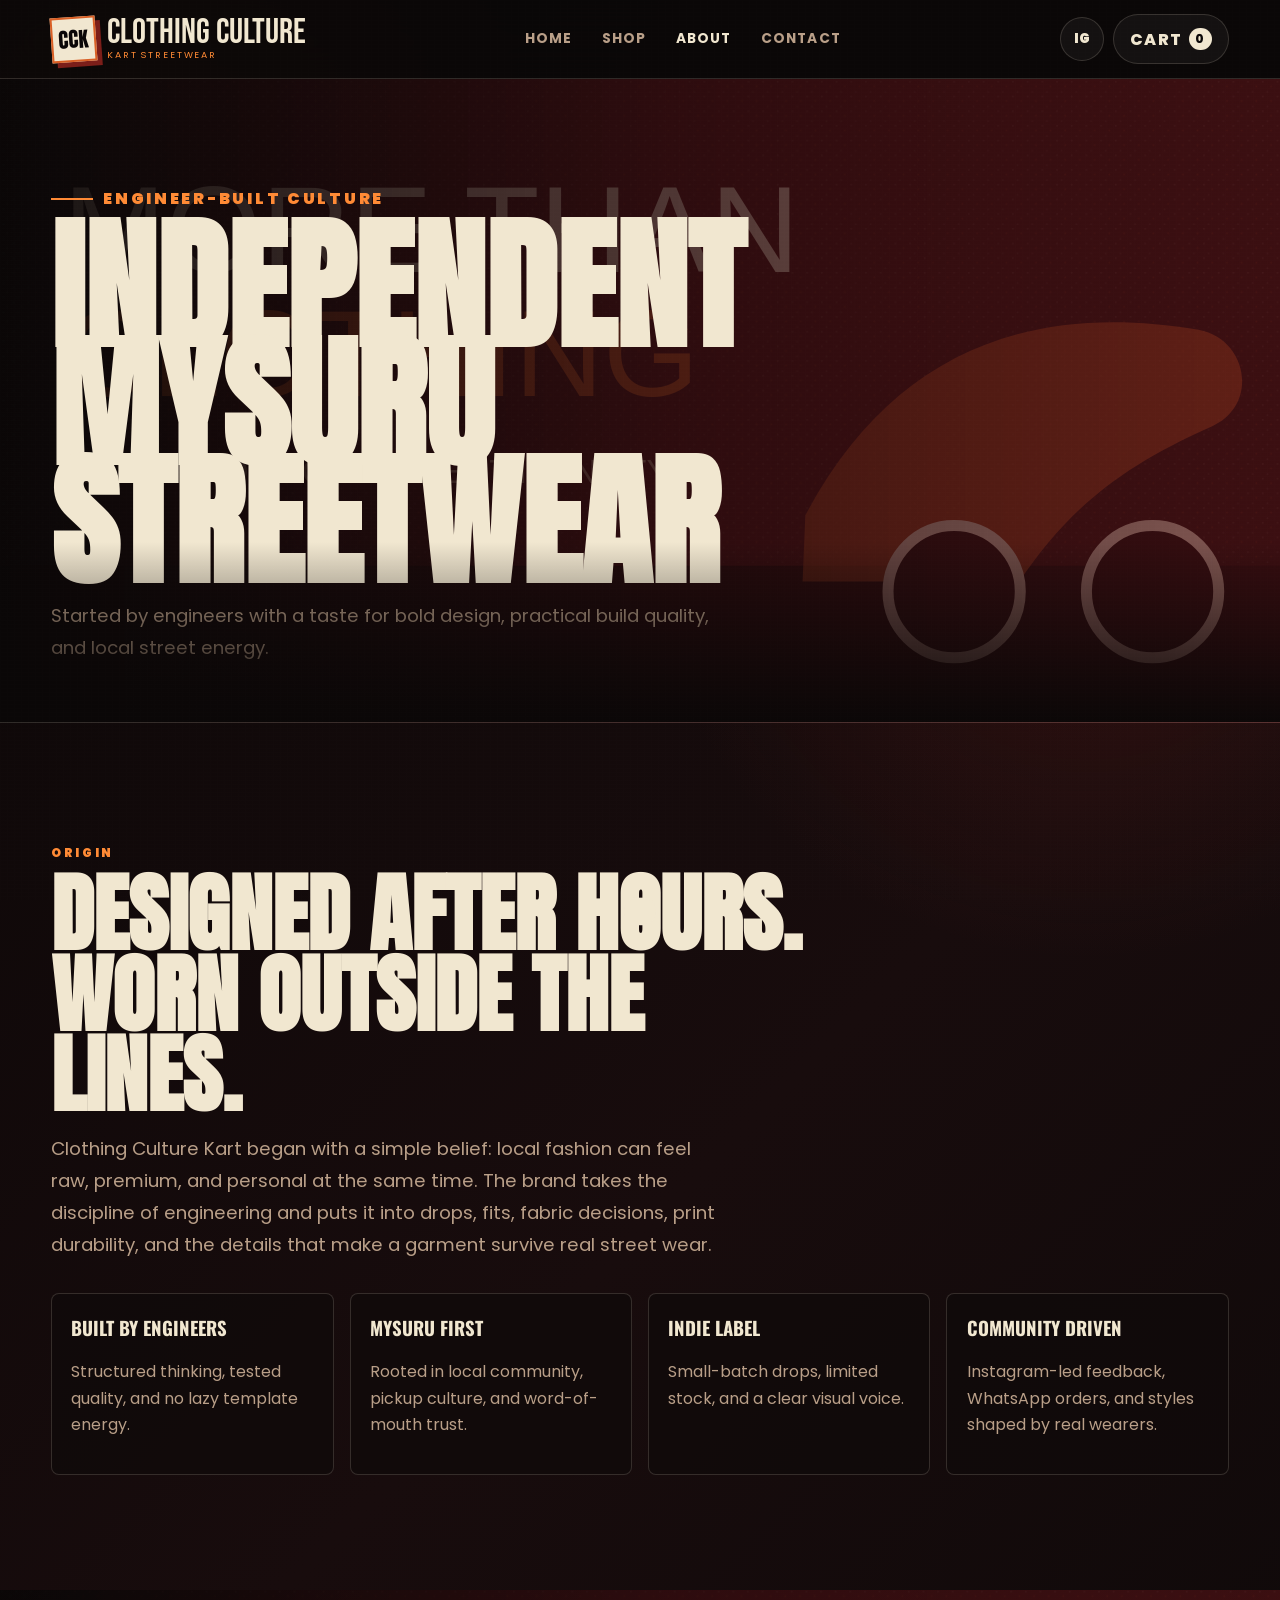
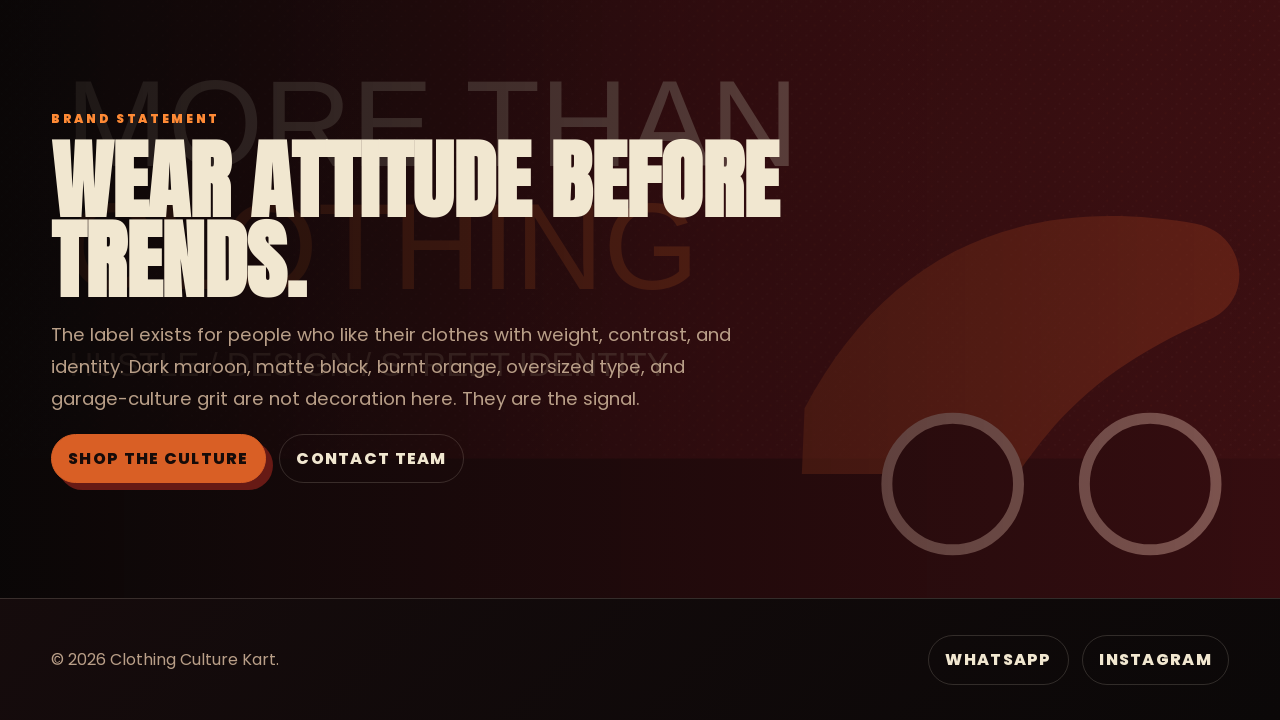
==== about.html @ fdb1b076 "Build Clothing Culture Kart storefront" ====
<!doctype html>
<html lang="en">
  <head>
    <meta charset="utf-8">
    <meta name="viewport" content="width=device-width, initial-scale=1">
    <meta name="description" content="The story of Clothing Culture Kart, an engineer-built independent Mysuru streetwear label.">
    <title>About | Clothing Culture Kart</title>
    <link rel="preconnect" href="https://fonts.googleapis.com">
    <link rel="preconnect" href="https://fonts.gstatic.com" crossorigin>
    <link href="https://fonts.googleapis.com/css2?family=Anton&family=Bebas+Neue&family=Oswald:wght@500;700&family=Poppins:wght@400;600;700;800;900&display=swap" rel="stylesheet">
    <link rel="stylesheet" href="styles.css">
  </head>
  <body>
    <header class="site-header">
      <a class="brand-lockup" href="index.html"><span class="brand-mark">CCK</span><span class="brand-name">Clothing Culture <small>Kart Streetwear</small></span></a>
      <button class="nav-toggle" type="button" data-nav-toggle aria-label="Open menu"><span></span><span></span><span></span></button>
      <nav class="main-nav" aria-label="Main navigation"><a href="index.html">Home</a><a href="shop.html">Shop</a><a href="about.html" aria-current="page">About</a><a href="contact.html">Contact</a></nav>
      <div class="header-actions"><a class="icon-button" href="https://www.instagram.com/clothingculturecart/" target="_blank" rel="noreferrer" aria-label="Open Instagram">IG</a><button class="cart-button" type="button" data-open-cart><span class="cart-label">Cart</span><span class="cart-count" data-cart-count>0</span></button></div>
    </header>

    <main>
      <section class="page-hero poster-band">
        <span class="eyebrow">Engineer-built culture</span>
        <h1>Independent Mysuru Streetwear</h1>
        <p class="section-copy">Started by engineers with a taste for bold design, practical build quality, and local street energy.</p>
      </section>

      <section class="section">
        <span class="section-kicker">Origin</span>
        <h2 class="section-title">Designed after hours. Worn outside the lines.</h2>
        <p class="section-copy">Clothing Culture Kart began with a simple belief: local fashion can feel raw, premium, and personal at the same time. The brand takes the discipline of engineering and puts it into drops, fits, fabric decisions, print durability, and the details that make a garment survive real street wear.</p>
        <div class="culture-grid" style="margin-top: 2rem;">
          <article class="culture-card"><h3>Built by Engineers</h3><p>Structured thinking, tested quality, and no lazy template energy.</p></article>
          <article class="culture-card"><h3>Mysuru First</h3><p>Rooted in local community, pickup culture, and word-of-mouth trust.</p></article>
          <article class="culture-card"><h3>Indie Label</h3><p>Small-batch drops, limited stock, and a clear visual voice.</p></article>
          <article class="culture-card"><h3>Community Driven</h3><p>Instagram-led feedback, WhatsApp orders, and styles shaped by real wearers.</p></article>
        </div>
      </section>

      <section class="section story-band">
        <span class="section-kicker">Brand Statement</span>
        <h2 class="section-title">Wear attitude before trends.</h2>
        <p class="section-copy">The label exists for people who like their clothes with weight, contrast, and identity. Dark maroon, matte black, burnt orange, oversized type, and garage-culture grit are not decoration here. They are the signal.</p>
        <div class="button-row"><a class="solid-button" href="shop.html">Shop the Culture</a><a class="ghost-button" href="contact.html">Contact Team</a></div>
      </section>
    </main>

    <footer class="site-footer"><p>© 2026 Clothing Culture Kart.</p><div class="button-row"><a class="ghost-button" href="contact.html">WhatsApp</a><a class="ghost-button" href="https://www.instagram.com/clothingculturecart/" target="_blank" rel="noreferrer">Instagram</a></div></footer>
    <div class="cart-drawer" data-cart-drawer><div class="drawer-backdrop"></div><aside class="cart-panel"><div class="cart-head"><h2>Cart</h2><button class="icon-button" type="button" data-close-cart aria-label="Close cart">×</button></div><div class="cart-items" data-cart-items></div><div class="cart-foot"><div class="product-meta"><strong>Total</strong><strong data-cart-total>₹0</strong></div><a class="solid-button" href="contact.html">Checkout on WhatsApp</a><small>Razorpay-ready checkout can be connected when products go live.</small></div></aside></div>
    <div class="modal" data-modal><div class="modal-backdrop"></div><section class="modal-panel"><div class="modal-head"><h2>Product Zoom</h2><button class="icon-button" type="button" data-close-modal aria-label="Close preview">×</button></div><div class="modal-body" data-modal-body></div></section></div>
    <div class="toast" data-toast></div>
    <script src="script.js"></script>
  </body>
</html>
---- styles.css ----
:root {
  --black: #0a0707;
  --ink: #120b0b;
  --maroon: #4a1014;
  --maroon-2: #7b1e19;
  --orange: #d95f25;
  --orange-2: #ff8a35;
  --cream: #f1e7d0;
  --muted: #b99f88;
  --line: rgba(241, 231, 208, 0.16);
  --panel: rgba(24, 13, 12, 0.88);
  --shadow: 0 24px 80px rgba(0, 0, 0, 0.36);
  font-family: "Poppins", system-ui, -apple-system, BlinkMacSystemFont, "Segoe UI", sans-serif;
  color: var(--cream);
  background: var(--black);
}

* {
  box-sizing: border-box;
}

html {
  scroll-behavior: smooth;
}

body {
  margin: 0;
  min-height: 100vh;
  background:
    radial-gradient(circle at 12% 8%, rgba(217, 95, 37, 0.18), transparent 24rem),
    radial-gradient(circle at 85% 22%, rgba(123, 30, 25, 0.28), transparent 28rem),
    linear-gradient(135deg, #090606 0%, #180c0d 52%, #0b0808 100%);
  color: var(--cream);
  overflow-x: hidden;
}

body::before {
  content: "";
  position: fixed;
  inset: 0;
  pointer-events: none;
  opacity: 0.22;
  z-index: 100;
  background-image:
    linear-gradient(rgba(255, 255, 255, 0.05) 1px, transparent 1px),
    linear-gradient(90deg, rgba(255, 255, 255, 0.035) 1px, transparent 1px);
  background-size: 4px 4px, 7px 7px;
  mix-blend-mode: overlay;
}

a {
  color: inherit;
  text-decoration: none;
}

img {
  display: block;
  max-width: 100%;
}

button,
input,
select,
textarea {
  font: inherit;
}

.site-header {
  position: sticky;
  top: 0;
  z-index: 50;
  display: flex;
  align-items: center;
  justify-content: space-between;
  gap: 1rem;
  padding: 0.9rem clamp(1rem, 4vw, 4rem);
  border-bottom: 1px solid var(--line);
  background: rgba(10, 7, 7, 0.86);
  backdrop-filter: blur(18px);
}

.brand-lockup {
  display: inline-flex;
  align-items: center;
  gap: 0.7rem;
  min-width: max-content;
}

.brand-mark {
  display: grid;
  width: 2.8rem;
  height: 2.8rem;
  place-items: center;
  border: 2px solid var(--orange);
  background: var(--cream);
  color: var(--black);
  font-family: "Anton", "Arial Black", sans-serif;
  font-size: 1.3rem;
  letter-spacing: 0;
  transform: rotate(-4deg);
  box-shadow: 5px 5px 0 var(--maroon-2);
}

.brand-name {
  display: grid;
  line-height: 0.9;
  text-transform: uppercase;
  font-family: "Bebas Neue", "Arial Narrow", sans-serif;
  font-size: clamp(1.45rem, 4vw, 2.2rem);
}

.brand-name small {
  color: var(--orange-2);
  font-family: "Poppins", sans-serif;
  font-size: 0.58rem;
  letter-spacing: 0.2em;
  line-height: 1.4;
}

.nav-toggle {
  display: none;
  width: 2.75rem;
  height: 2.75rem;
  border: 1px solid var(--line);
  border-radius: 999px;
  color: var(--cream);
  background: rgba(255, 255, 255, 0.04);
}

.nav-toggle span {
  display: block;
  width: 1.2rem;
  height: 2px;
  margin: 0.23rem auto;
  background: currentColor;
}

.main-nav {
  display: flex;
  align-items: center;
  gap: 0.25rem;
}

.main-nav a {
  padding: 0.65rem 0.8rem;
  color: var(--muted);
  font-size: 0.86rem;
  font-weight: 700;
  text-transform: uppercase;
  letter-spacing: 0.08em;
}

.main-nav a[aria-current="page"],
.main-nav a:hover {
  color: var(--cream);
}

.header-actions {
  display: flex;
  align-items: center;
  gap: 0.6rem;
}

.icon-button,
.cart-button,
.pill-button,
.solid-button,
.ghost-button {
  min-height: 2.75rem;
  border: 1px solid var(--line);
  color: var(--cream);
  background: rgba(255, 255, 255, 0.045);
  cursor: pointer;
  transition: transform 180ms ease, border-color 180ms ease, background 180ms ease;
}

.icon-button {
  display: inline-grid;
  width: 2.75rem;
  height: 2.75rem;
  place-items: center;
  border-radius: 999px;
  font-size: 0.82rem;
  font-weight: 900;
  text-transform: uppercase;
}

.cart-button,
.pill-button,
.solid-button,
.ghost-button {
  display: inline-flex;
  align-items: center;
  justify-content: center;
  gap: 0.45rem;
  padding: 0.7rem 1rem;
  border-radius: 999px;
  font-weight: 800;
  text-transform: uppercase;
  letter-spacing: 0.08em;
}

.solid-button {
  border-color: var(--orange);
  background: var(--orange);
  color: #160b09;
  box-shadow: 7px 7px 0 #671a15;
}

.ghost-button {
  background: transparent;
}

.cart-count {
  display: inline-grid;
  min-width: 1.4rem;
  height: 1.4rem;
  place-items: center;
  border-radius: 999px;
  background: var(--cream);
  color: var(--black);
  font-size: 0.75rem;
}

.solid-button:hover,
.ghost-button:hover,
.pill-button:hover,
.icon-button:hover,
.cart-button:hover,
.product-card:hover {
  transform: translateY(-2px);
}

.section {
  padding: clamp(4rem, 9vw, 7.5rem) clamp(1rem, 4vw, 4rem);
}

.section.tight {
  padding-top: 2.6rem;
}

.section-kicker {
  color: var(--orange-2);
  font-size: 0.75rem;
  font-weight: 900;
  text-transform: uppercase;
  letter-spacing: 0.22em;
}

.section-title {
  max-width: 760px;
  margin: 0.6rem 0 1rem;
  font-family: "Anton", "Arial Black", sans-serif;
  font-size: clamp(2.25rem, 8vw, 5.4rem);
  line-height: 0.93;
  text-transform: uppercase;
}

.section-copy {
  max-width: 680px;
  color: var(--muted);
  font-size: clamp(1rem, 2vw, 1.15rem);
  line-height: 1.75;
}

.hero {
  position: relative;
  min-height: calc(100vh - 4.7rem);
  display: grid;
  grid-template-columns: minmax(0, 1fr) minmax(300px, 0.75fr);
  align-items: end;
  gap: clamp(2rem, 5vw, 5rem);
  padding: clamp(4.5rem, 8vw, 7rem) clamp(1rem, 4vw, 4rem) 3rem;
  overflow: hidden;
}

.hero::after,
.poster-band::before {
  content: "";
  position: absolute;
  inset: auto 0 0;
  height: 28%;
  background: linear-gradient(transparent, rgba(10, 7, 7, 0.96));
  pointer-events: none;
}

.hero-copy {
  position: relative;
  z-index: 2;
  padding-bottom: clamp(2rem, 7vw, 6rem);
}

.eyebrow {
  display: inline-flex;
  align-items: center;
  gap: 0.65rem;
  margin-bottom: 1rem;
  color: var(--orange-2);
  font-weight: 900;
  text-transform: uppercase;
  letter-spacing: 0.17em;
}

.eyebrow::before {
  content: "";
  width: 2.6rem;
  height: 2px;
  background: var(--orange-2);
}

.hero h1,
.page-hero h1 {
  max-width: 960px;
  margin: 0;
  font-family: "Anton", "Arial Black", sans-serif;
  font-size: clamp(4.1rem, 16vw, 12rem);
  line-height: 0.82;
  text-transform: uppercase;
  text-wrap: balance;
}

.hero h1 span {
  display: block;
  color: transparent;
  -webkit-text-stroke: 1.5px var(--cream);
}

.hero-subtitle {
  max-width: 600px;
  margin: 1.3rem 0 1.6rem;
  color: var(--cream);
  font-size: clamp(1.2rem, 3vw, 2rem);
  font-family: "Oswald", sans-serif;
  text-transform: uppercase;
}

.hero-actions,
.button-row {
  display: flex;
  flex-wrap: wrap;
  gap: 0.85rem;
  align-items: center;
}

.drop-timer {
  display: grid;
  grid-template-columns: repeat(4, minmax(3.7rem, 1fr));
  gap: 0.55rem;
  max-width: 390px;
  margin-top: 1.7rem;
}

.time-box {
  border: 1px solid var(--line);
  background: rgba(255, 255, 255, 0.035);
  padding: 0.75rem 0.55rem;
  text-align: center;
}

.time-box strong {
  display: block;
  color: var(--orange-2);
  font-family: "Anton", sans-serif;
  font-size: 1.65rem;
}

.time-box span {
  color: var(--muted);
  font-size: 0.7rem;
  font-weight: 800;
  letter-spacing: 0.12em;
  text-transform: uppercase;
}

.hero-visual {
  position: relative;
  z-index: 2;
  min-height: 620px;
}

.poster-stack {
  position: absolute;
  inset: auto 0 0 auto;
  width: min(100%, 540px);
  aspect-ratio: 0.76;
  border: 1px solid rgba(241, 231, 208, 0.2);
  background:
    linear-gradient(140deg, rgba(10, 7, 7, 0.2), rgba(10, 7, 7, 0.8)),
    url("assets/hero-poster.svg") center / cover no-repeat;
  box-shadow: var(--shadow);
}

.poster-stack::before,
.poster-stack::after {
  content: "";
  position: absolute;
  border: 1px solid rgba(241, 231, 208, 0.16);
  background: rgba(74, 16, 20, 0.68);
  z-index: -1;
}

.poster-stack::before {
  inset: 2.1rem 1.4rem -1.6rem -1.3rem;
  transform: rotate(-4deg);
}

.poster-stack::after {
  inset: -1.2rem -1.2rem 2rem 2rem;
  transform: rotate(3deg);
}

.vertical-tag {
  position: absolute;
  right: -2.7rem;
  top: 20%;
  writing-mode: vertical-rl;
  color: var(--black);
  background: var(--cream);
  padding: 1rem 0.55rem;
  font-weight: 900;
  letter-spacing: 0.18em;
  text-transform: uppercase;
}

.marquee {
  display: flex;
  overflow: hidden;
  border-block: 1px solid var(--line);
  background: #140909;
}

.marquee-track {
  display: flex;
  min-width: max-content;
  animation: marquee 22s linear infinite;
}

.marquee span {
  padding: 1rem 1.3rem;
  color: var(--orange-2);
  font-family: "Anton", sans-serif;
  font-size: clamp(1.3rem, 4vw, 2.8rem);
  text-transform: uppercase;
}

@keyframes marquee {
  from { transform: translateX(0); }
  to { transform: translateX(-50%); }
}

.split-heading {
  display: flex;
  align-items: end;
  justify-content: space-between;
  gap: 1.5rem;
  margin-bottom: 1.5rem;
}

.product-grid {
  display: grid;
  grid-template-columns: repeat(4, minmax(0, 1fr));
  gap: 1rem;
}

.product-card {
  position: relative;
  overflow: hidden;
  border: 1px solid var(--line);
  border-radius: 8px;
  background: var(--panel);
  transition: transform 180ms ease, border-color 180ms ease;
}

.product-media {
  position: relative;
  display: grid;
  min-height: 320px;
  place-items: center;
  background:
    linear-gradient(135deg, rgba(217, 95, 37, 0.16), transparent 44%),
    #160d0d;
  overflow: hidden;
  cursor: zoom-in;
}

.product-media img {
  width: 86%;
  transition: transform 240ms ease;
}

.product-card:hover .product-media img {
  transform: scale(1.05) rotate(-1deg);
}

.badge {
  position: absolute;
  left: 0.75rem;
  top: 0.75rem;
  z-index: 2;
  padding: 0.35rem 0.55rem;
  border-radius: 999px;
  background: var(--cream);
  color: var(--black);
  font-size: 0.72rem;
  font-weight: 900;
  text-transform: uppercase;
  letter-spacing: 0.08em;
}

.wishlist {
  position: absolute;
  top: 0.7rem;
  right: 0.7rem;
  z-index: 3;
}

.wishlist.is-active {
  color: var(--orange-2);
  border-color: var(--orange-2);
}

.product-info {
  padding: 1rem;
}

.product-title {
  margin: 0;
  font-family: "Oswald", sans-serif;
  font-size: 1.25rem;
  text-transform: uppercase;
}

.product-meta {
  display: flex;
  align-items: center;
  justify-content: space-between;
  gap: 0.8rem;
  margin: 0.6rem 0 0.9rem;
  color: var(--muted);
  font-size: 0.9rem;
}

.stock-low {
  color: var(--orange-2);
  font-weight: 800;
}

.sizes {
  display: flex;
  flex-wrap: wrap;
  gap: 0.35rem;
  margin-bottom: 1rem;
}

.size-chip {
  display: inline-grid;
  min-width: 2.2rem;
  height: 2rem;
  place-items: center;
  border: 1px solid var(--line);
  border-radius: 999px;
  color: var(--muted);
  font-size: 0.78rem;
  font-weight: 800;
}

.card-actions {
  display: grid;
  grid-template-columns: 1fr auto;
  gap: 0.5rem;
}

.story-band,
.poster-band {
  position: relative;
  overflow: hidden;
  background:
    linear-gradient(90deg, rgba(10, 7, 7, 0.94), rgba(74, 16, 20, 0.68)),
    url("assets/garage-poster.svg") center / cover no-repeat;
}

.story-band .section-title,
.story-band .section-copy,
.story-band .button-row {
  position: relative;
  z-index: 1;
}

.proof-grid,
.reviews-grid,
.insta-grid,
.contact-grid,
.lookbook-grid {
  display: grid;
  gap: 1rem;
}

.proof-grid {
  grid-template-columns: repeat(3, minmax(0, 1fr));
}

.proof-item,
.review-card,
.contact-card,
.filter-panel,
.cart-panel,
.modal-panel,
.culture-card {
  border: 1px solid var(--line);
  border-radius: 8px;
  background: rgba(17, 10, 10, 0.82);
}

.proof-item,
.review-card,
.contact-card,
.culture-card {
  padding: 1.2rem;
}

.proof-item strong {
  display: block;
  color: var(--orange-2);
  font-family: "Anton", sans-serif;
  font-size: 2.3rem;
}

.reviews-grid {
  grid-template-columns: repeat(3, minmax(0, 1fr));
}

.review-card p,
.contact-card p,
.culture-card p {
  color: var(--muted);
  line-height: 1.65;
}

.stars {
  color: var(--orange-2);
  letter-spacing: 0.08em;
}

.insta-grid {
  grid-template-columns: repeat(6, minmax(0, 1fr));
}

.insta-tile {
  position: relative;
  min-height: 220px;
  border: 1px solid var(--line);
  overflow: hidden;
  background: var(--maroon);
}

.insta-tile img {
  width: 100%;
  height: 100%;
  object-fit: cover;
  filter: contrast(1.12) saturate(0.9);
}

.insta-tile span {
  position: absolute;
  left: 0.7rem;
  bottom: 0.7rem;
  padding: 0.35rem 0.5rem;
  background: rgba(10, 7, 7, 0.78);
  color: var(--cream);
  font-size: 0.75rem;
  font-weight: 800;
}

.store-strip {
  display: grid;
  grid-template-columns: 1.2fr 0.8fr 0.8fr;
  gap: 1rem;
  align-items: stretch;
}

.store-map {
  min-height: 300px;
  border: 1px solid var(--line);
  border-radius: 8px;
  overflow: hidden;
  background: #1a0e0d;
}

.store-map iframe {
  width: 100%;
  height: 100%;
  border: 0;
  filter: grayscale(1) invert(0.88) contrast(1.1);
}

.page-hero {
  padding: clamp(4rem, 8vw, 7rem) clamp(1rem, 4vw, 4rem) 2.5rem;
  border-bottom: 1px solid var(--line);
}

.page-hero h1 {
  font-size: clamp(3.5rem, 13vw, 9rem);
}

.shop-layout {
  display: grid;
  grid-template-columns: 280px minmax(0, 1fr);
  gap: 1.25rem;
}

.filter-panel {
  position: sticky;
  top: 6rem;
  align-self: start;
  padding: 1rem;
}

.filter-group {
  padding-block: 1rem;
  border-bottom: 1px solid var(--line);
}

.filter-group:last-child {
  border-bottom: 0;
}

.filter-group h3 {
  margin: 0 0 0.7rem;
  font-size: 0.8rem;
  text-transform: uppercase;
  letter-spacing: 0.12em;
}

.segmented {
  display: flex;
  flex-wrap: wrap;
  gap: 0.45rem;
}

.segmented button,
.filter-option {
  border: 1px solid var(--line);
  border-radius: 999px;
  padding: 0.45rem 0.68rem;
  color: var(--muted);
  background: transparent;
  cursor: pointer;
}

.segmented button.is-active,
.filter-option.is-active {
  border-color: var(--orange);
  color: var(--black);
  background: var(--orange);
}

.range-row,
.select-row {
  display: grid;
  gap: 0.5rem;
}

input[type="range"] {
  accent-color: var(--orange);
}

select,
input,
textarea {
  width: 100%;
  border: 1px solid var(--line);
  border-radius: 8px;
  padding: 0.8rem;
  color: var(--cream);
  background: rgba(255, 255, 255, 0.04);
}

.shop-toolbar {
  display: flex;
  align-items: center;
  justify-content: space-between;
  gap: 1rem;
  margin-bottom: 1rem;
}

.lookbook-grid {
  grid-template-columns: 1.3fr 0.7fr 1fr;
  grid-auto-rows: 260px;
}

.lookbook-tile {
  position: relative;
  overflow: hidden;
  border: 1px solid var(--line);
  background: #170d0c;
}

.lookbook-tile:first-child {
  grid-row: span 2;
}

.lookbook-tile img {
  width: 100%;
  height: 100%;
  object-fit: cover;
}

.lookbook-tile b {
  position: absolute;
  left: 1rem;
  bottom: 1rem;
  font-family: "Anton", sans-serif;
  font-size: clamp(1.5rem, 4vw, 3rem);
  text-transform: uppercase;
}

.culture-grid {
  display: grid;
  grid-template-columns: repeat(4, minmax(0, 1fr));
  gap: 1rem;
}

.contact-grid {
  grid-template-columns: repeat(4, minmax(0, 1fr));
}

.contact-card h3,
.culture-card h3,
.review-card h3 {
  margin-top: 0;
  font-family: "Oswald", sans-serif;
  text-transform: uppercase;
}

.contact-form {
  display: grid;
  grid-template-columns: repeat(2, minmax(0, 1fr));
  gap: 1rem;
}

.contact-form label:last-of-type,
.contact-form .button-row {
  grid-column: 1 / -1;
}

.cart-drawer,
.modal {
  position: fixed;
  inset: 0;
  z-index: 90;
  display: none;
}

.cart-drawer.is-open,
.modal.is-open {
  display: block;
}

.drawer-backdrop,
.modal-backdrop {
  position: absolute;
  inset: 0;
  background: rgba(0, 0, 0, 0.66);
}

.cart-panel {
  position: absolute;
  right: 0;
  top: 0;
  display: flex;
  width: min(100%, 430px);
  height: 100%;
  flex-direction: column;
  border-radius: 0;
  box-shadow: var(--shadow);
}

.cart-head,
.cart-foot,
.modal-head {
  display: flex;
  align-items: center;
  justify-content: space-between;
  gap: 1rem;
  padding: 1rem;
  border-bottom: 1px solid var(--line);
}

.cart-foot {
  margin-top: auto;
  border-top: 1px solid var(--line);
  border-bottom: 0;
  flex-direction: column;
  align-items: stretch;
}

.cart-items {
  display: grid;
  gap: 0.75rem;
  padding: 1rem;
  overflow: auto;
}

.cart-item {
  display: grid;
  grid-template-columns: 4.5rem 1fr auto;
  gap: 0.75rem;
  align-items: center;
}

.cart-item img {
  width: 4.5rem;
  height: 4.5rem;
  object-fit: cover;
  border: 1px solid var(--line);
  background: #170d0c;
}

.modal-panel {
  position: absolute;
  left: 50%;
  top: 50%;
  width: min(92vw, 880px);
  transform: translate(-50%, -50%);
  overflow: hidden;
  box-shadow: var(--shadow);
}

.modal-body {
  display: grid;
  grid-template-columns: 1fr 0.9fr;
  gap: 1rem;
  padding: 1rem;
}

.modal-body img {
  width: 100%;
  min-height: 420px;
  object-fit: contain;
  background: #170d0c;
}

.toast {
  position: fixed;
  left: 50%;
  bottom: 1rem;
  z-index: 120;
  transform: translate(-50%, 150%);
  border: 1px solid var(--line);
  border-radius: 999px;
  padding: 0.8rem 1rem;
  background: var(--cream);
  color: var(--black);
  font-weight: 900;
  transition: transform 220ms ease;
}

.toast.is-visible {
  transform: translate(-50%, 0);
}

.site-footer {
  display: grid;
  grid-template-columns: 1fr auto;
  gap: 1rem;
  align-items: center;
  padding: 2rem clamp(1rem, 4vw, 4rem);
  border-top: 1px solid var(--line);
  color: var(--muted);
}

@media (max-width: 1080px) {
  .product-grid,
  .contact-grid,
  .culture-grid {
    grid-template-columns: repeat(2, minmax(0, 1fr));
  }

  .hero {
    grid-template-columns: 1fr;
    min-height: auto;
  }

  .hero-visual {
    min-height: 520px;
  }

  .insta-grid {
    grid-template-columns: repeat(3, minmax(0, 1fr));
  }

  .store-strip,
  .shop-layout {
    grid-template-columns: 1fr;
  }

  .filter-panel {
    position: static;
  }
}

@media (max-width: 760px) {
  .site-header {
    flex-wrap: wrap;
  }

  .nav-toggle {
    display: block;
  }

  .main-nav {
    display: none;
    width: 100%;
    flex-direction: column;
    align-items: stretch;
    order: 5;
  }

  .site-header.nav-open .main-nav {
    display: flex;
  }

  .header-actions {
    margin-left: auto;
  }

  .cart-button .cart-label {
    display: none;
  }

  .section {
    padding-block: 3.5rem;
  }

  .hero {
    padding-top: 3rem;
  }

  .hero h1,
  .page-hero h1 {
    font-size: clamp(3.5rem, 20vw, 6rem);
  }

  .hero-visual {
    min-height: 430px;
  }

  .poster-stack {
    width: 88%;
    left: 50%;
    right: auto;
    transform: translateX(-50%);
  }

  .vertical-tag {
    right: -2rem;
  }

  .split-heading,
  .shop-toolbar,
  .site-footer {
    display: grid;
  }

  .product-grid,
  .proof-grid,
  .reviews-grid,
  .insta-grid,
  .contact-grid,
  .culture-grid {
    grid-template-columns: 1fr;
  }

  .lookbook-grid {
    grid-template-columns: 1fr;
    grid-auto-rows: 240px;
  }

  .lookbook-tile:first-child {
    grid-row: span 1;
  }

  .contact-form,
  .modal-body {
    grid-template-columns: 1fr;
  }

  .modal-body img {
    min-height: 260px;
  }
}
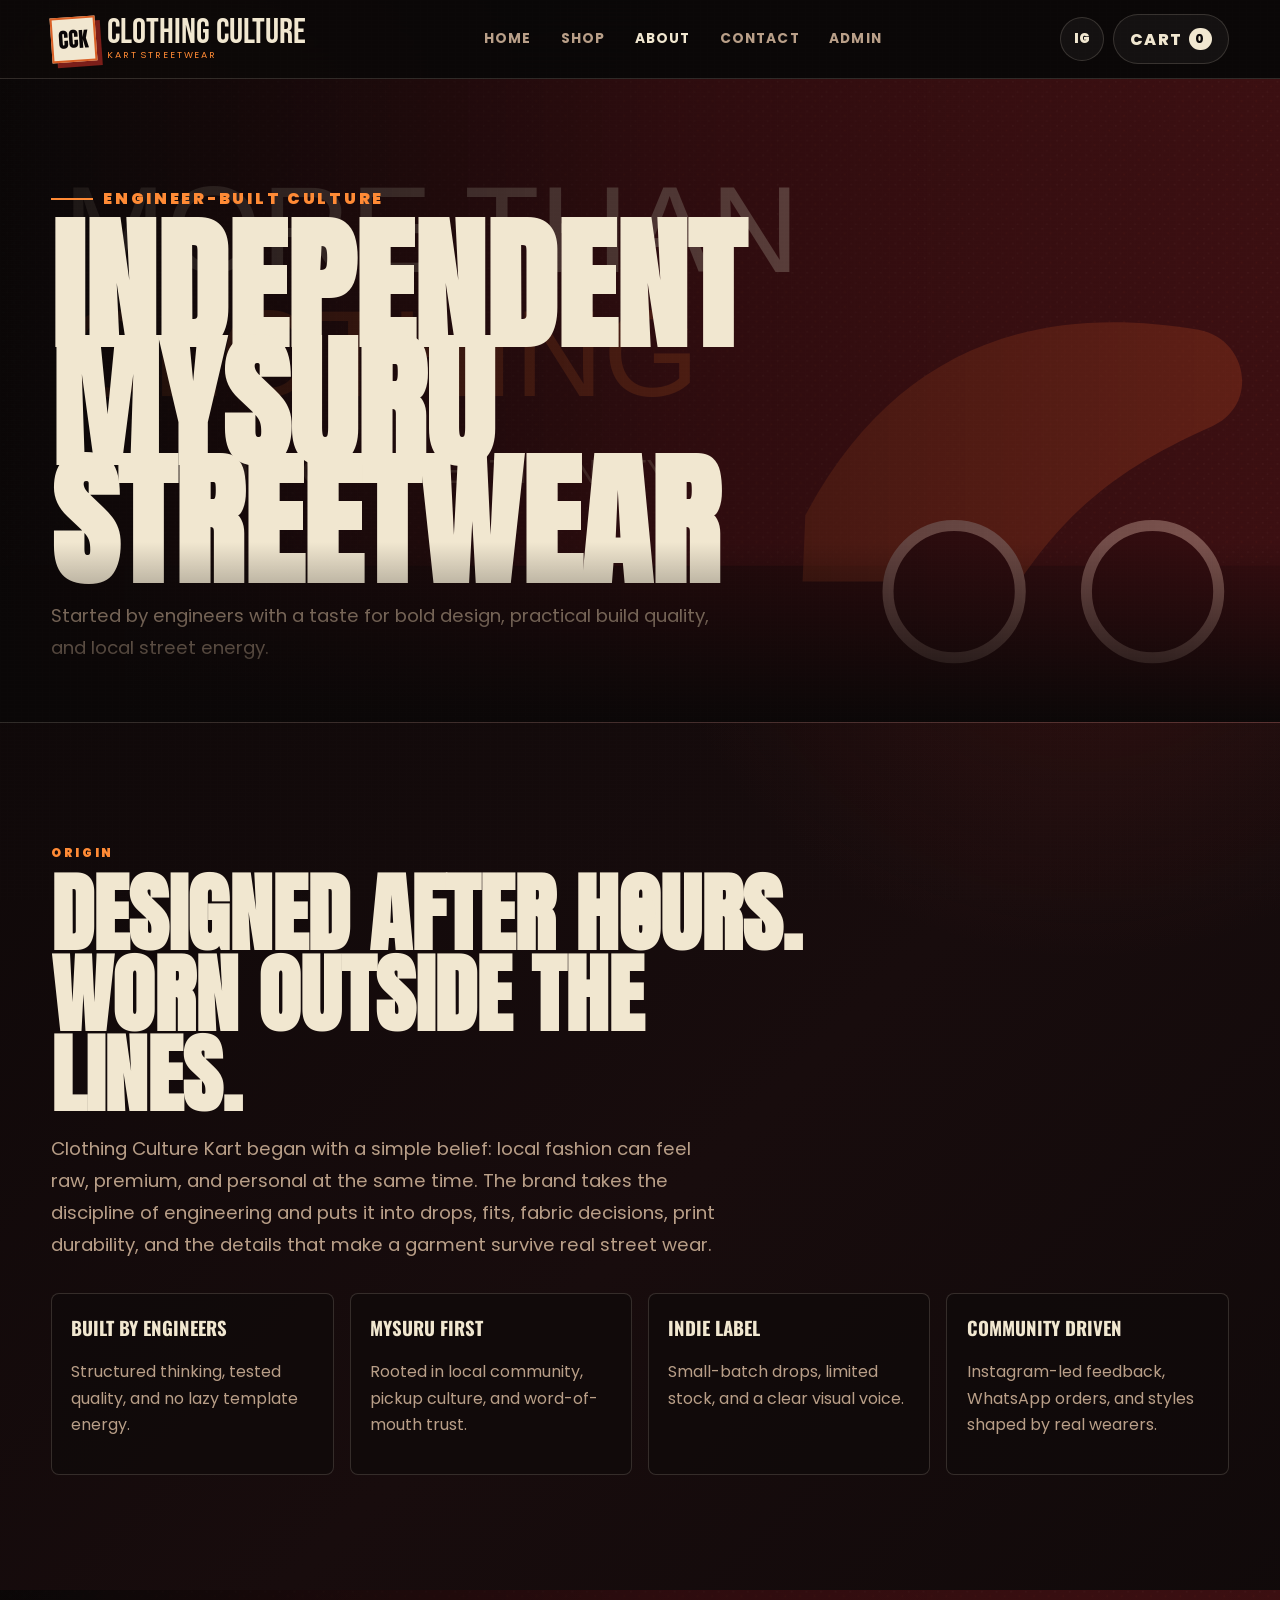
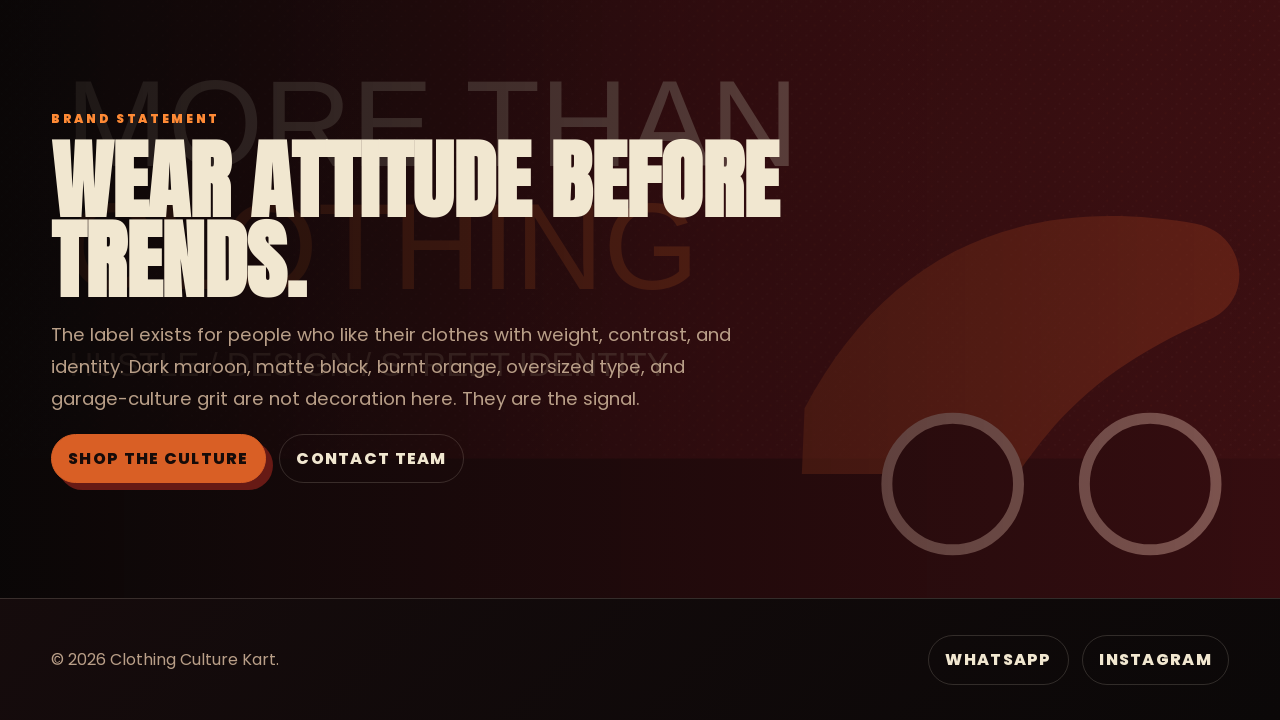
==== commit e66382de: "Add storefront admin portal" ====
--- a/about.html
+++ b/about.html
@@ -14,7 +14,7 @@
     <header class="site-header">
       <a class="brand-lockup" href="index.html"><span class="brand-mark">CCK</span><span class="brand-name">Clothing Culture <small>Kart Streetwear</small></span></a>
       <button class="nav-toggle" type="button" data-nav-toggle aria-label="Open menu"><span></span><span></span><span></span></button>
-      <nav class="main-nav" aria-label="Main navigation"><a href="index.html">Home</a><a href="shop.html">Shop</a><a href="about.html" aria-current="page">About</a><a href="contact.html">Contact</a></nav>
+      <nav class="main-nav" aria-label="Main navigation"><a href="index.html">Home</a><a href="shop.html">Shop</a><a href="about.html" aria-current="page">About</a><a href="contact.html">Contact</a><a href="admin.html">Admin</a></nav>
       <div class="header-actions"><a class="icon-button" href="https://www.instagram.com/clothingculturecart/" target="_blank" rel="noreferrer" aria-label="Open Instagram">IG</a><button class="cart-button" type="button" data-open-cart><span class="cart-label">Cart</span><span class="cart-count" data-cart-count>0</span></button></div>
     </header>
 
--- a/styles.css
+++ b/styles.css
@@ -101,6 +101,18 @@
   box-shadow: 5px 5px 0 var(--maroon-2);
 }
 
+.brand-mark.has-logo-image {
+  overflow: hidden;
+  padding: 0;
+  background: #100908;
+}
+
+.brand-mark.has-logo-image img {
+  width: 100%;
+  height: 100%;
+  object-fit: cover;
+}
+
 .brand-name {
   display: grid;
   line-height: 0.9;
@@ -969,6 +981,141 @@
   color: var(--muted);
 }
 
+.admin-shell {
+  display: grid;
+  grid-template-columns: 300px minmax(0, 1fr);
+  gap: 1rem;
+  padding: clamp(1rem, 3vw, 2rem) clamp(1rem, 4vw, 4rem) clamp(4rem, 8vw, 6rem);
+}
+
+.admin-sidebar,
+.admin-panel,
+.admin-preview,
+.admin-product-row {
+  border: 1px solid var(--line);
+  border-radius: 8px;
+  background: rgba(17, 10, 10, 0.82);
+}
+
+.admin-sidebar {
+  position: sticky;
+  top: 6rem;
+  align-self: start;
+  padding: 1rem;
+}
+
+.admin-sidebar nav {
+  display: grid;
+  gap: 0.5rem;
+  margin-top: 1rem;
+}
+
+.admin-sidebar a {
+  border: 1px solid var(--line);
+  border-radius: 999px;
+  padding: 0.65rem 0.8rem;
+  color: var(--muted);
+  font-weight: 800;
+  text-transform: uppercase;
+  letter-spacing: 0.08em;
+}
+
+.admin-sidebar a:hover {
+  border-color: var(--orange);
+  color: var(--cream);
+}
+
+.admin-main {
+  display: grid;
+  gap: 1rem;
+}
+
+.admin-panel {
+  padding: 1rem;
+}
+
+.admin-panel h2 {
+  margin: 0 0 1rem;
+  font-family: "Oswald", sans-serif;
+  text-transform: uppercase;
+}
+
+.admin-form-grid {
+  display: grid;
+  grid-template-columns: repeat(2, minmax(0, 1fr));
+  gap: 1rem;
+}
+
+.admin-form-grid .full {
+  grid-column: 1 / -1;
+}
+
+.admin-field {
+  display: grid;
+  gap: 0.45rem;
+  color: var(--muted);
+  font-size: 0.88rem;
+  font-weight: 800;
+}
+
+.admin-actions {
+  display: flex;
+  flex-wrap: wrap;
+  gap: 0.7rem;
+  align-items: center;
+  margin-top: 1rem;
+}
+
+.admin-product-list {
+  display: grid;
+  gap: 0.75rem;
+}
+
+.admin-product-row {
+  display: grid;
+  grid-template-columns: 5rem 1fr auto;
+  gap: 0.8rem;
+  align-items: center;
+  padding: 0.75rem;
+}
+
+.admin-product-row img,
+.admin-preview img {
+  width: 100%;
+  height: 100%;
+  object-fit: cover;
+  background: #170d0c;
+}
+
+.admin-product-row img {
+  width: 5rem;
+  height: 5rem;
+  border: 1px solid var(--line);
+}
+
+.admin-product-row h3 {
+  margin: 0;
+  font-family: "Oswald", sans-serif;
+  text-transform: uppercase;
+}
+
+.admin-preview {
+  display: grid;
+  min-height: 180px;
+  place-items: center;
+  overflow: hidden;
+}
+
+.admin-preview.is-logo {
+  width: 8rem;
+  height: 8rem;
+}
+
+.admin-danger {
+  border-color: rgba(255, 138, 53, 0.5);
+  color: var(--orange-2);
+}
+
 @media (max-width: 1080px) {
   .product-grid,
   .contact-grid,
@@ -995,6 +1142,14 @@
   }
 
   .filter-panel {
+    position: static;
+  }
+
+  .admin-shell {
+    grid-template-columns: 1fr;
+  }
+
+  .admin-sidebar {
     position: static;
   }
 }
@@ -1081,10 +1236,23 @@
   }
 
   .contact-form,
+  .admin-form-grid,
   .modal-body {
     grid-template-columns: 1fr;
   }
 
+  .admin-form-grid .full {
+    grid-column: auto;
+  }
+
+  .admin-product-row {
+    grid-template-columns: 4.5rem 1fr;
+  }
+
+  .admin-product-row .admin-actions {
+    grid-column: 1 / -1;
+  }
+
   .modal-body img {
     min-height: 260px;
   }
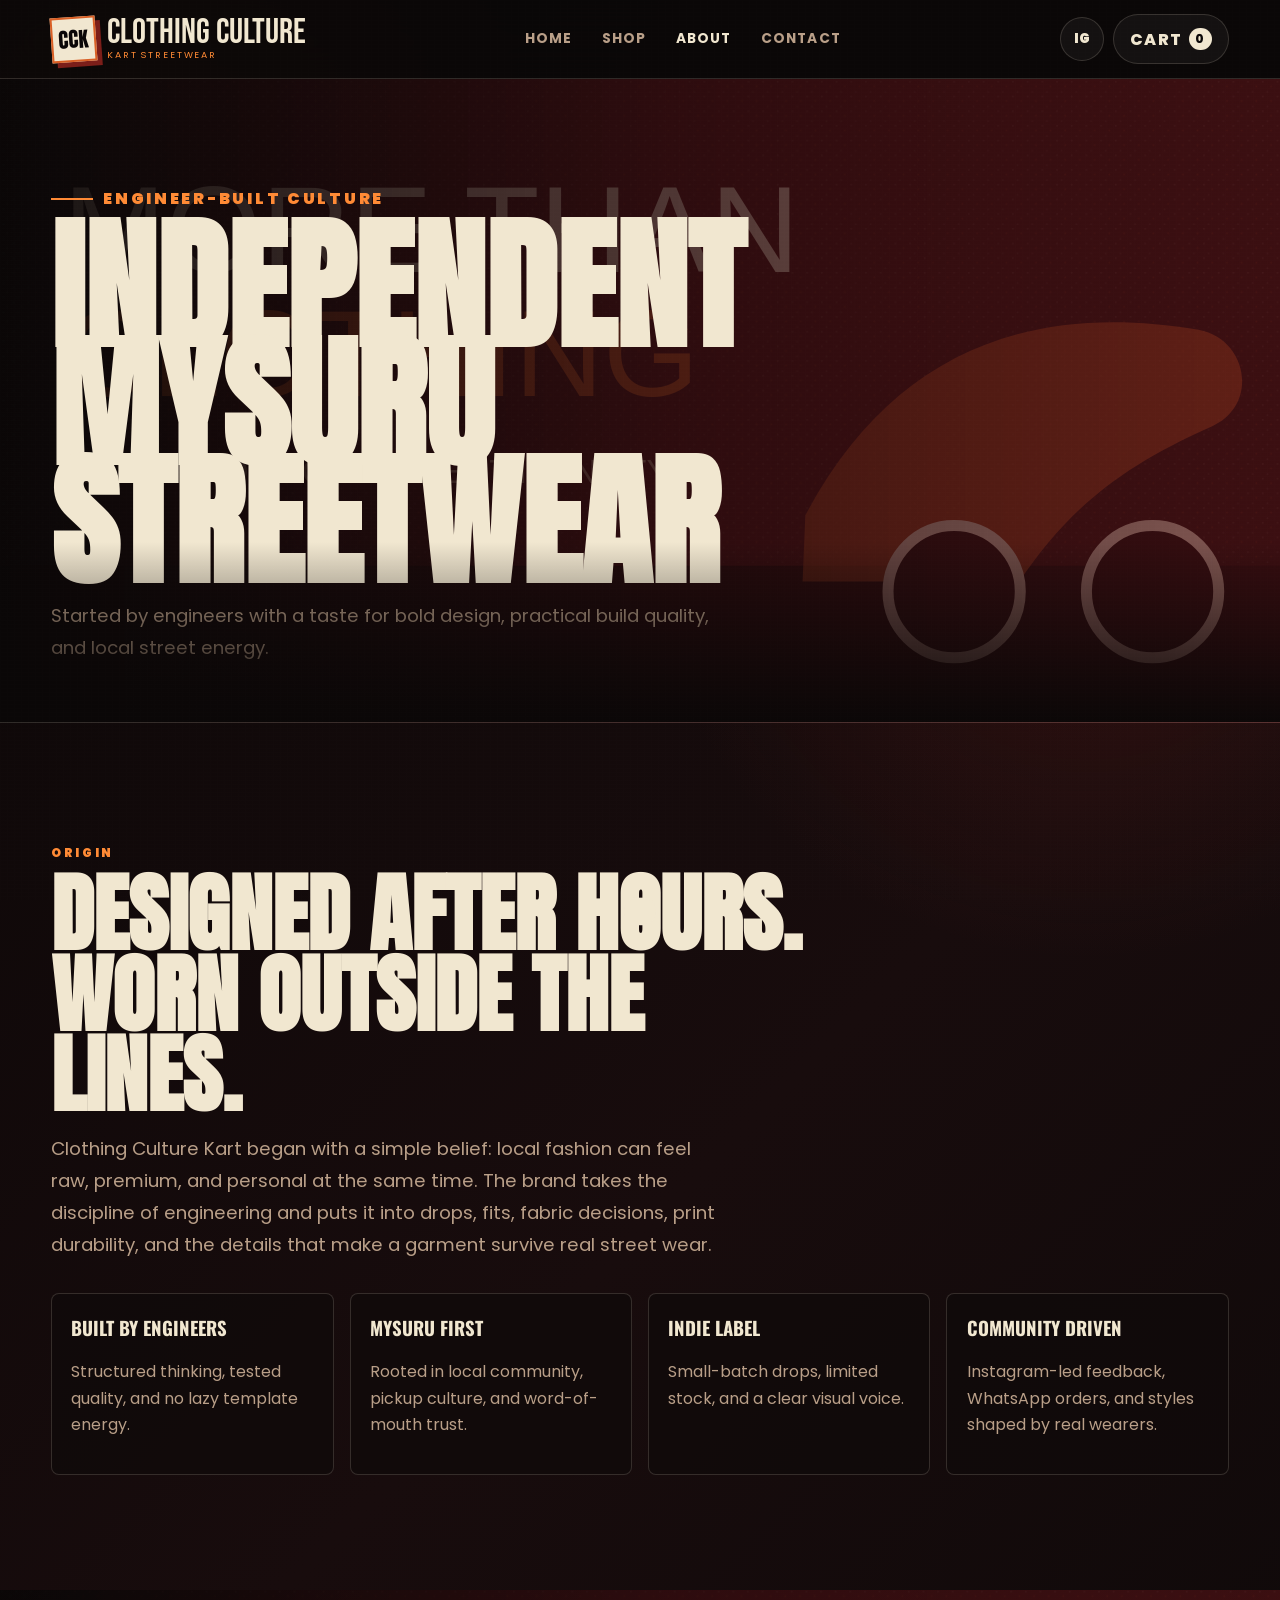
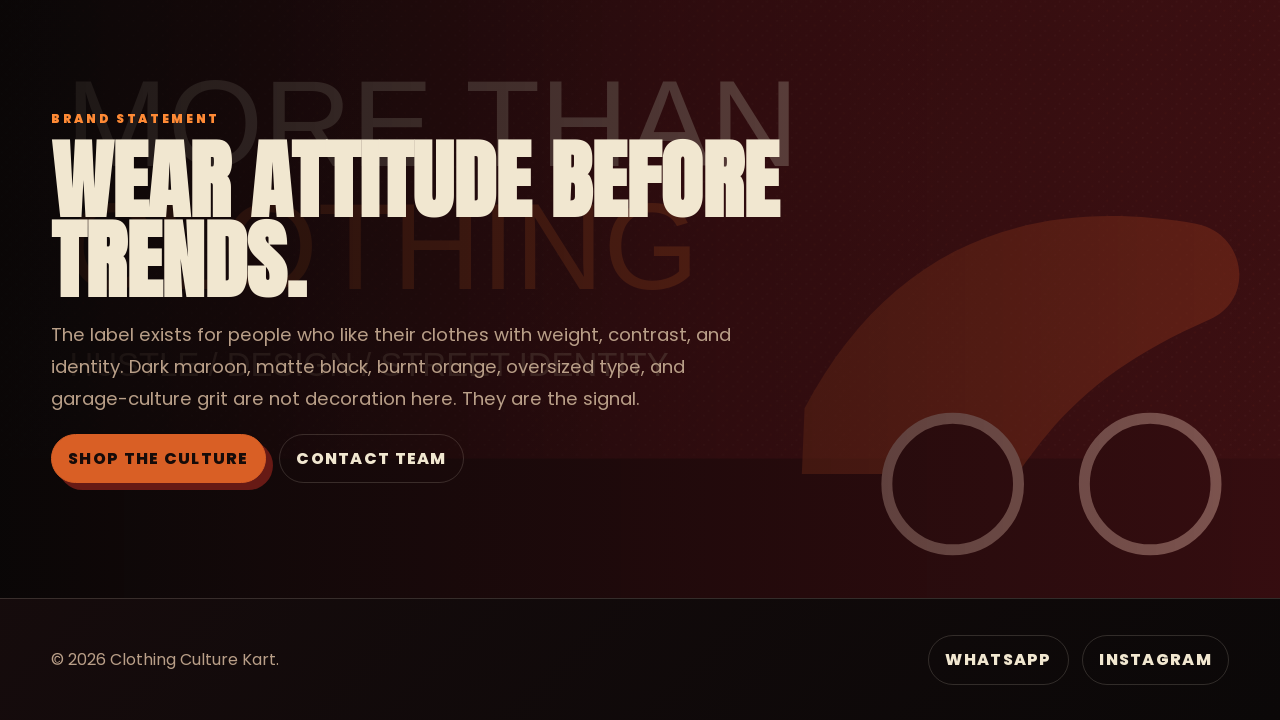
==== commit f0c4fedf: "Hide admin portal from public navigation" ====
--- a/about.html
+++ b/about.html
@@ -14,7 +14,7 @@
     <header class="site-header">
       <a class="brand-lockup" href="index.html"><span class="brand-mark">CCK</span><span class="brand-name">Clothing Culture <small>Kart Streetwear</small></span></a>
       <button class="nav-toggle" type="button" data-nav-toggle aria-label="Open menu"><span></span><span></span><span></span></button>
-      <nav class="main-nav" aria-label="Main navigation"><a href="index.html">Home</a><a href="shop.html">Shop</a><a href="about.html" aria-current="page">About</a><a href="contact.html">Contact</a><a href="admin.html">Admin</a></nav>
+      <nav class="main-nav" aria-label="Main navigation"><a href="index.html">Home</a><a href="shop.html">Shop</a><a href="about.html" aria-current="page">About</a><a href="contact.html">Contact</a></nav>
       <div class="header-actions"><a class="icon-button" href="https://www.instagram.com/clothingculturecart/" target="_blank" rel="noreferrer" aria-label="Open Instagram">IG</a><button class="cart-button" type="button" data-open-cart><span class="cart-label">Cart</span><span class="cart-count" data-cart-count>0</span></button></div>
     </header>
 
--- a/styles.css
+++ b/styles.css
@@ -988,6 +988,39 @@
   padding: clamp(1rem, 3vw, 2rem) clamp(1rem, 4vw, 4rem) clamp(4rem, 8vw, 6rem);
 }
 
+.admin-locked .page-hero,
+.admin-locked .admin-shell {
+  display: none;
+}
+
+.admin-login {
+  display: none;
+  min-height: calc(100vh - 4.7rem);
+  place-items: center;
+  padding: clamp(1rem, 4vw, 4rem);
+}
+
+.admin-locked .admin-login {
+  display: grid;
+}
+
+.admin-login-card {
+  width: min(100%, 460px);
+  border: 1px solid var(--line);
+  border-radius: 8px;
+  padding: clamp(1.2rem, 4vw, 2rem);
+  background: rgba(17, 10, 10, 0.9);
+  box-shadow: var(--shadow);
+}
+
+.admin-login-card h1 {
+  margin: 0 0 0.8rem;
+  font-family: "Anton", "Arial Black", sans-serif;
+  font-size: clamp(2.6rem, 10vw, 4.4rem);
+  line-height: 0.9;
+  text-transform: uppercase;
+}
+
 .admin-sidebar,
 .admin-panel,
 .admin-preview,
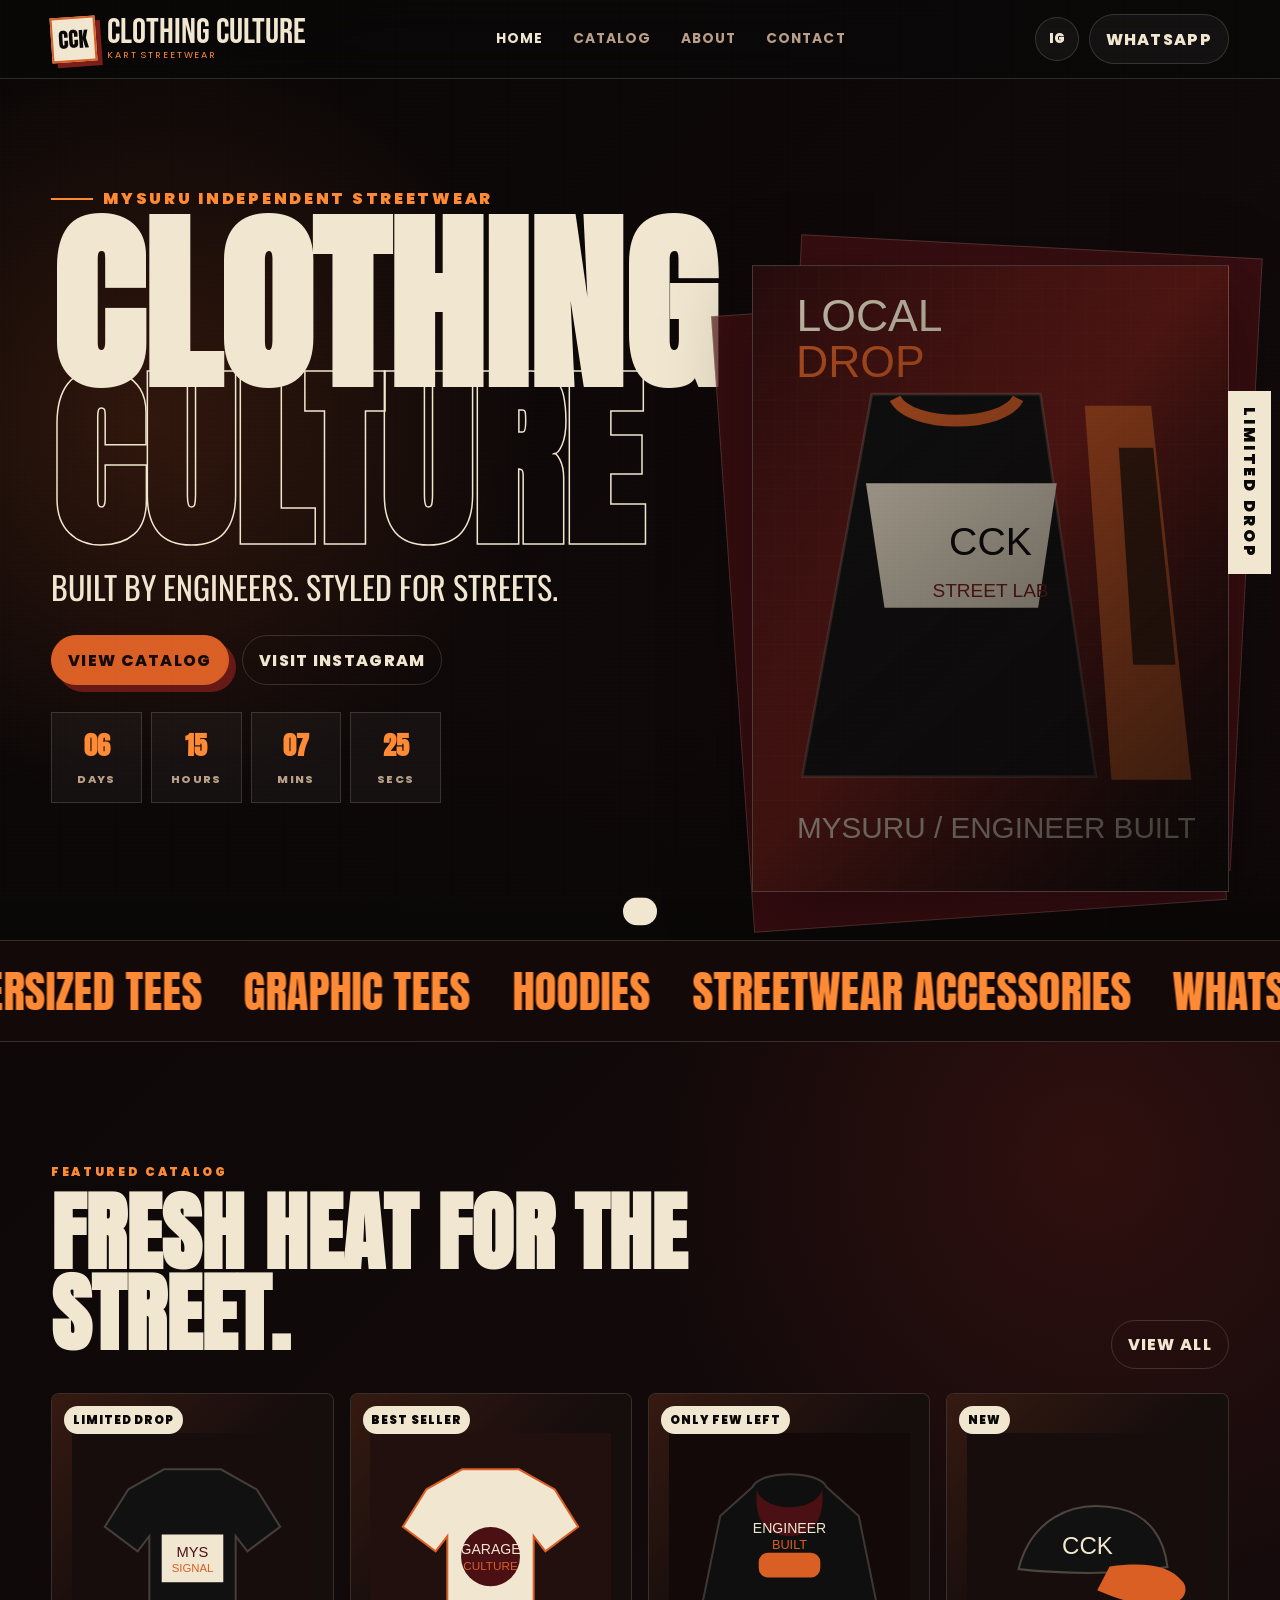
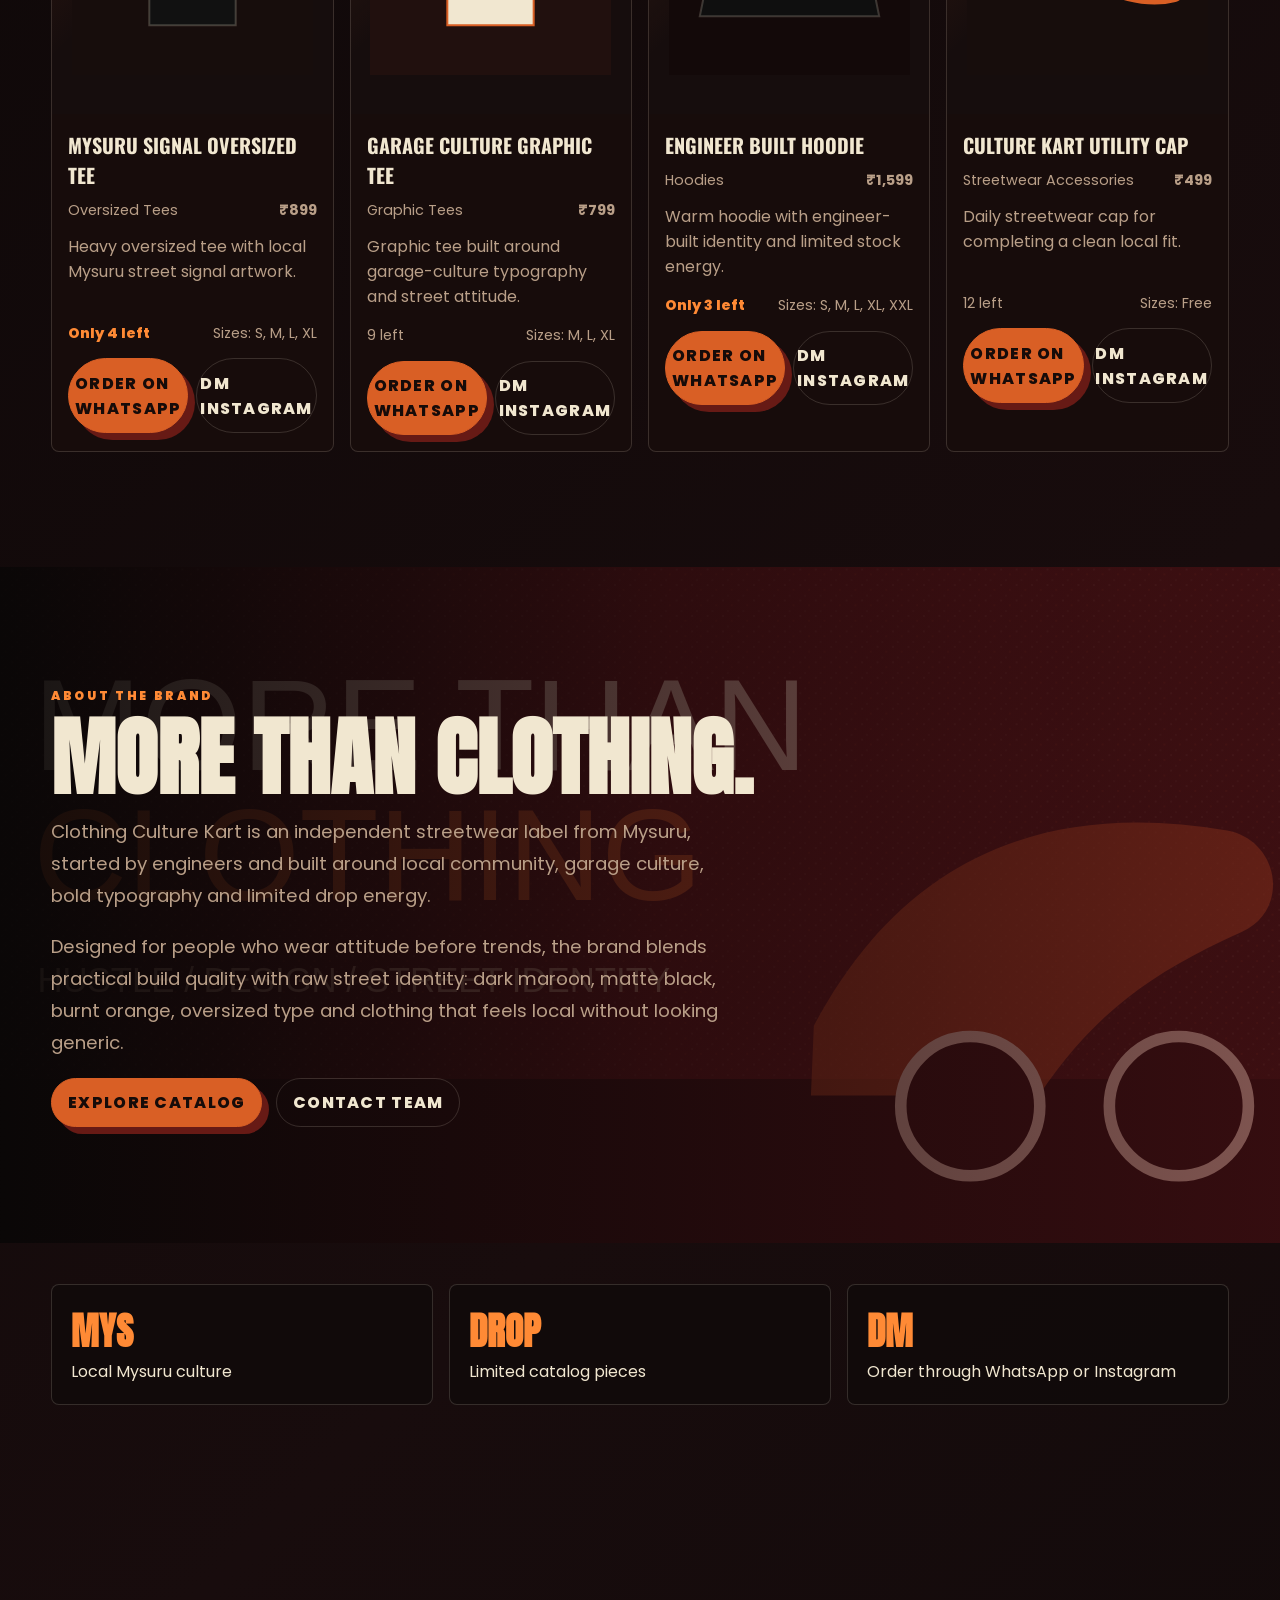
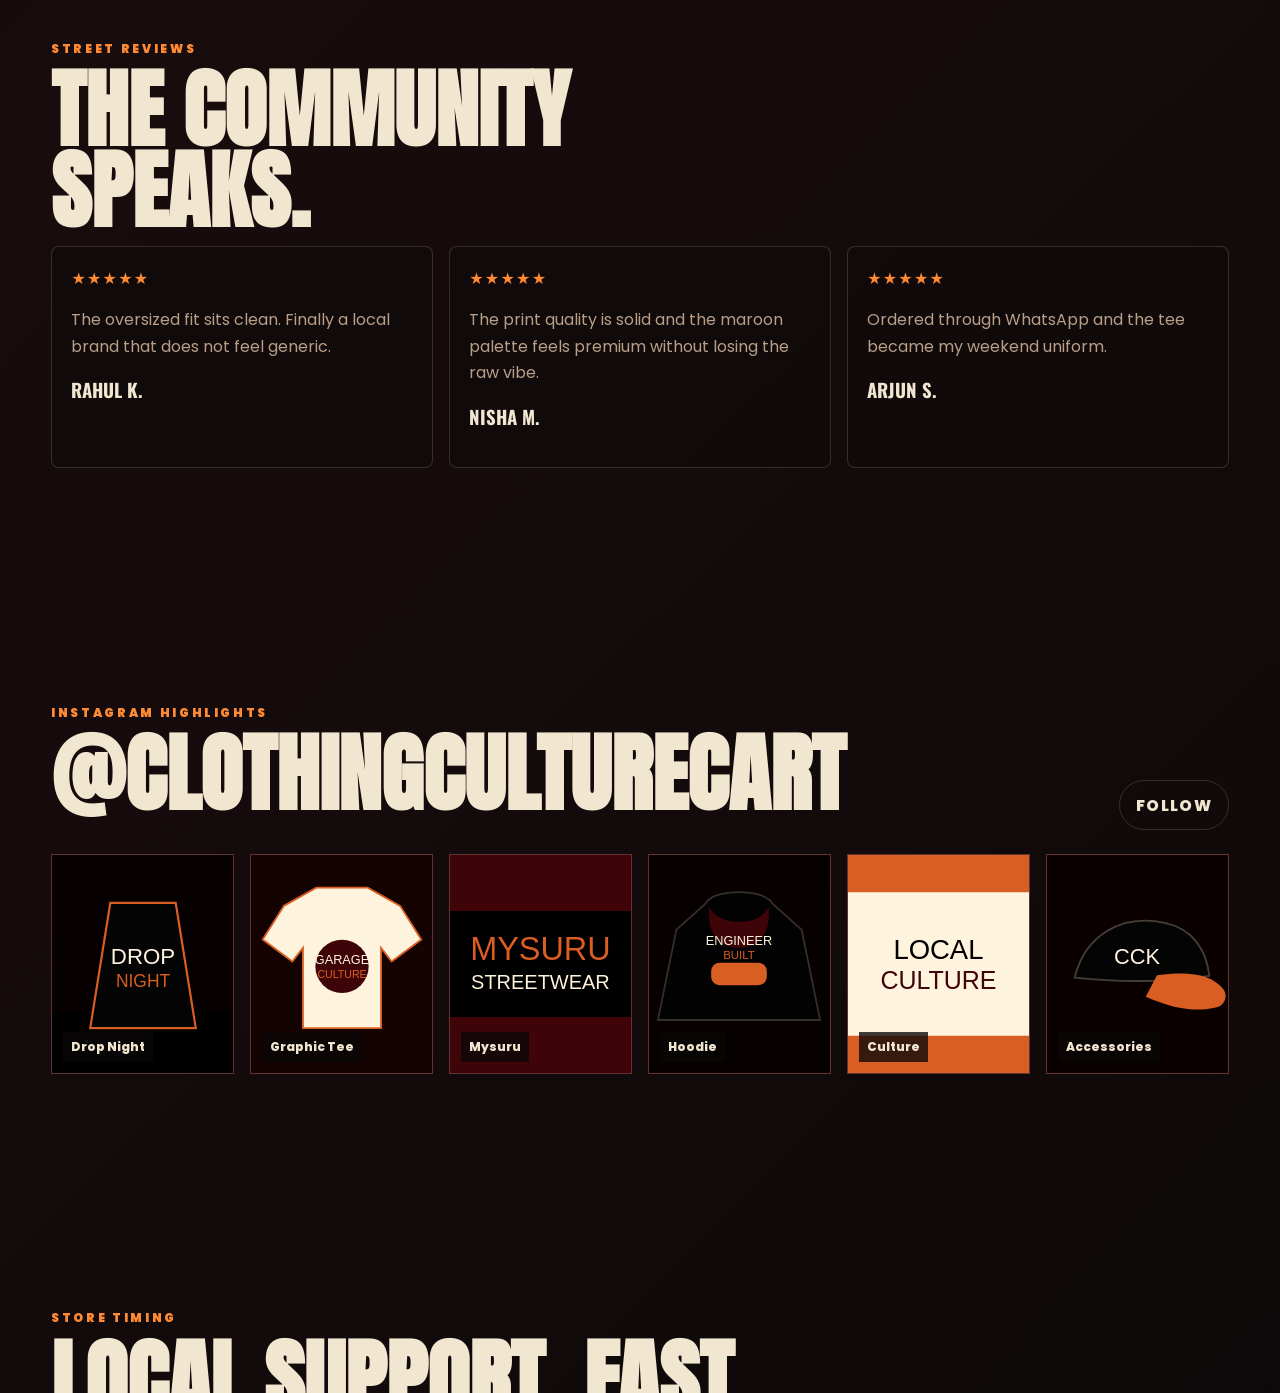
==== commit 3c283a97: "Convert shop to catalog ordering flow" ====
--- a/about.html
+++ b/about.html
@@ -2,53 +2,10 @@
 <html lang="en">
   <head>
     <meta charset="utf-8">
-    <meta name="viewport" content="width=device-width, initial-scale=1">
-    <meta name="description" content="The story of Clothing Culture Kart, an engineer-built independent Mysuru streetwear label.">
-    <title>About | Clothing Culture Kart</title>
-    <link rel="preconnect" href="https://fonts.googleapis.com">
-    <link rel="preconnect" href="https://fonts.gstatic.com" crossorigin>
-    <link href="https://fonts.googleapis.com/css2?family=Anton&family=Bebas+Neue&family=Oswald:wght@500;700&family=Poppins:wght@400;600;700;800;900&display=swap" rel="stylesheet">
-    <link rel="stylesheet" href="styles.css">
+    <meta http-equiv="refresh" content="0; url=index.html#about">
+    <title>Redirecting to About | Clothing Culture Kart</title>
   </head>
   <body>
-    <header class="site-header">
-      <a class="brand-lockup" href="index.html"><span class="brand-mark">CCK</span><span class="brand-name">Clothing Culture <small>Kart Streetwear</small></span></a>
-      <button class="nav-toggle" type="button" data-nav-toggle aria-label="Open menu"><span></span><span></span><span></span></button>
-      <nav class="main-nav" aria-label="Main navigation"><a href="index.html">Home</a><a href="shop.html">Shop</a><a href="about.html" aria-current="page">About</a><a href="contact.html">Contact</a></nav>
-      <div class="header-actions"><a class="icon-button" href="https://www.instagram.com/clothingculturecart/" target="_blank" rel="noreferrer" aria-label="Open Instagram">IG</a><button class="cart-button" type="button" data-open-cart><span class="cart-label">Cart</span><span class="cart-count" data-cart-count>0</span></button></div>
-    </header>
-
-    <main>
-      <section class="page-hero poster-band">
-        <span class="eyebrow">Engineer-built culture</span>
-        <h1>Independent Mysuru Streetwear</h1>
-        <p class="section-copy">Started by engineers with a taste for bold design, practical build quality, and local street energy.</p>
-      </section>
-
-      <section class="section">
-        <span class="section-kicker">Origin</span>
-        <h2 class="section-title">Designed after hours. Worn outside the lines.</h2>
-        <p class="section-copy">Clothing Culture Kart began with a simple belief: local fashion can feel raw, premium, and personal at the same time. The brand takes the discipline of engineering and puts it into drops, fits, fabric decisions, print durability, and the details that make a garment survive real street wear.</p>
-        <div class="culture-grid" style="margin-top: 2rem;">
-          <article class="culture-card"><h3>Built by Engineers</h3><p>Structured thinking, tested quality, and no lazy template energy.</p></article>
-          <article class="culture-card"><h3>Mysuru First</h3><p>Rooted in local community, pickup culture, and word-of-mouth trust.</p></article>
-          <article class="culture-card"><h3>Indie Label</h3><p>Small-batch drops, limited stock, and a clear visual voice.</p></article>
-          <article class="culture-card"><h3>Community Driven</h3><p>Instagram-led feedback, WhatsApp orders, and styles shaped by real wearers.</p></article>
-        </div>
-      </section>
-
-      <section class="section story-band">
-        <span class="section-kicker">Brand Statement</span>
-        <h2 class="section-title">Wear attitude before trends.</h2>
-        <p class="section-copy">The label exists for people who like their clothes with weight, contrast, and identity. Dark maroon, matte black, burnt orange, oversized type, and garage-culture grit are not decoration here. They are the signal.</p>
-        <div class="button-row"><a class="solid-button" href="shop.html">Shop the Culture</a><a class="ghost-button" href="contact.html">Contact Team</a></div>
-      </section>
-    </main>
-
-    <footer class="site-footer"><p>© 2026 Clothing Culture Kart.</p><div class="button-row"><a class="ghost-button" href="contact.html">WhatsApp</a><a class="ghost-button" href="https://www.instagram.com/clothingculturecart/" target="_blank" rel="noreferrer">Instagram</a></div></footer>
-    <div class="cart-drawer" data-cart-drawer><div class="drawer-backdrop"></div><aside class="cart-panel"><div class="cart-head"><h2>Cart</h2><button class="icon-button" type="button" data-close-cart aria-label="Close cart">×</button></div><div class="cart-items" data-cart-items></div><div class="cart-foot"><div class="product-meta"><strong>Total</strong><strong data-cart-total>₹0</strong></div><a class="solid-button" href="contact.html">Checkout on WhatsApp</a><small>Razorpay-ready checkout can be connected when products go live.</small></div></aside></div>
-    <div class="modal" data-modal><div class="modal-backdrop"></div><section class="modal-panel"><div class="modal-head"><h2>Product Zoom</h2><button class="icon-button" type="button" data-close-modal aria-label="Close preview">×</button></div><div class="modal-body" data-modal-body></div></section></div>
-    <div class="toast" data-toast></div>
-    <script src="script.js"></script>
+    <p><a href="index.html#about">Open about section</a></p>
   </body>
 </html>
